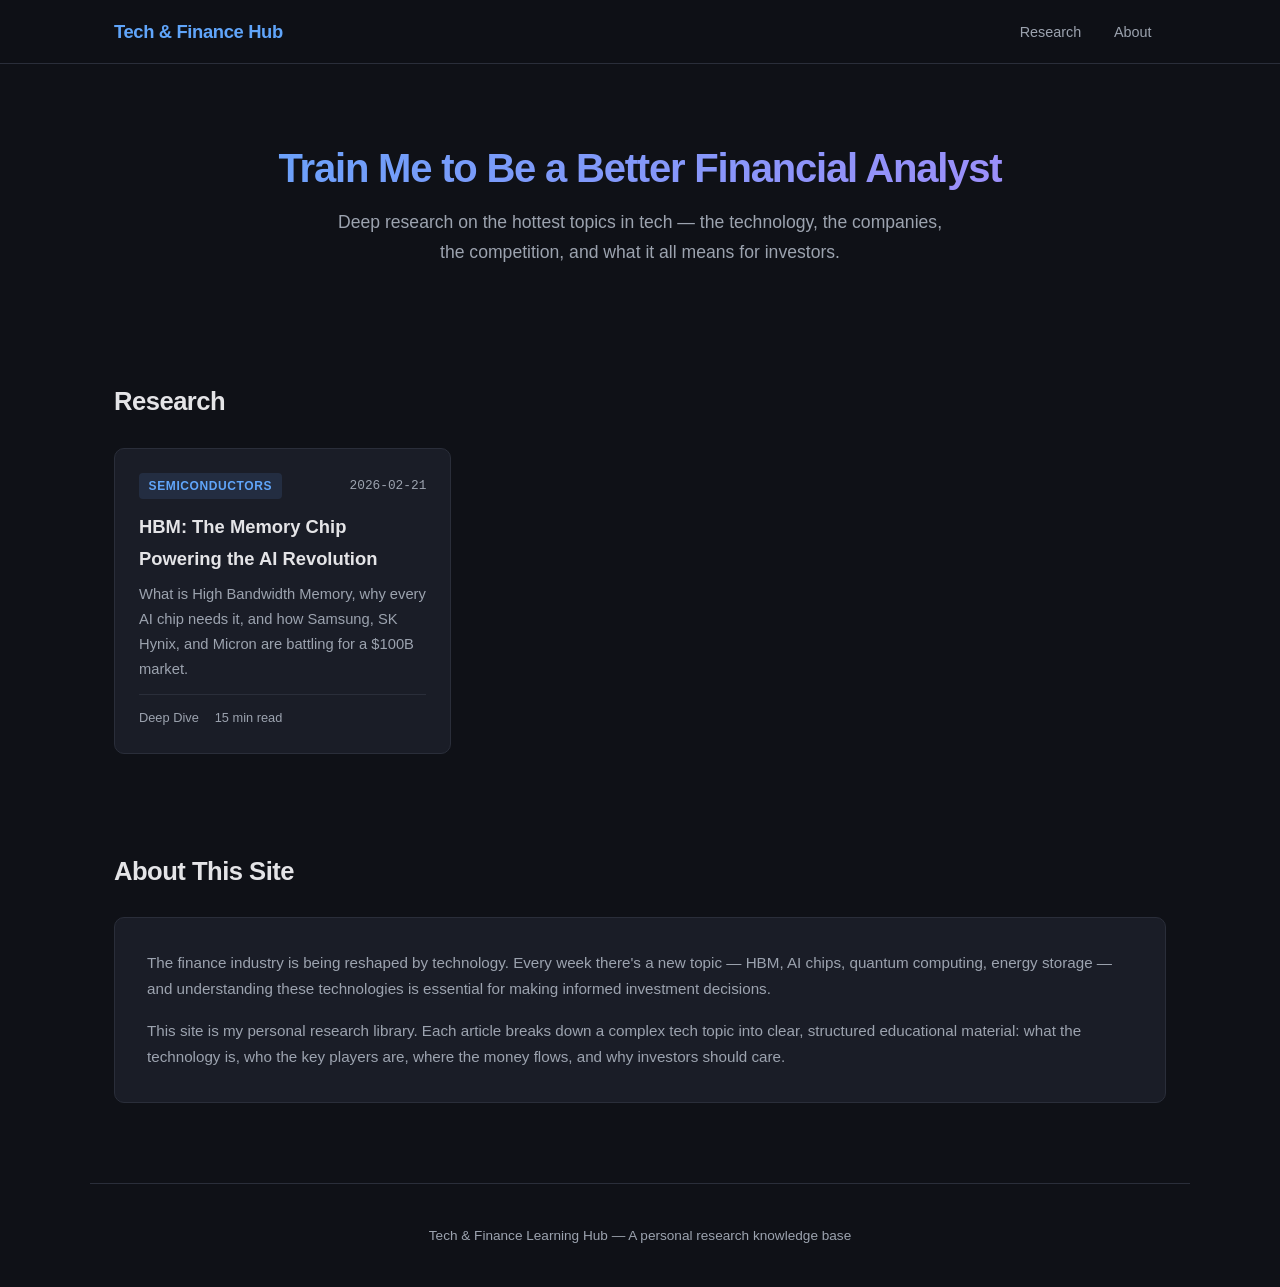
==== index.html @ 1ff2dd7b "Add HBM deep-dive article and restructure site as research knowledge base Restructured the site from" ====
<!DOCTYPE html>
<html lang="en">
<head>
  <meta charset="UTF-8">
  <meta name="viewport" content="width=device-width, initial-scale=1.0">
  <title>Tech & Finance Learning Hub</title>
  <link rel="stylesheet" href="css/style.css">
</head>
<body>
  <header>
    <nav>
      <a href="index.html" class="logo">Tech & Finance Hub</a>
      <ul class="nav-links">
        <li><a href="#research" class="active">Research</a></li>
        <li><a href="#about">About</a></li>
      </ul>
    </nav>
  </header>

  <main>
    <section id="home" class="hero">
      <h1>Train Me to Be a Better Financial Analyst</h1>
      <p>Deep research on the hottest topics in tech &mdash; the technology, the companies, the competition, and what it all means for investors.</p>
    </section>

    <section id="research" class="section">
      <h2>Research</h2>
      <div class="card-grid">
        <a href="articles/hbm.html" class="card card-link">
          <div class="card-meta">
            <span class="tag">Semiconductors</span>
            <time>2026-02-21</time>
          </div>
          <h3>HBM: The Memory Chip Powering the AI Revolution</h3>
          <p>What is High Bandwidth Memory, why every AI chip needs it, and how Samsung, SK Hynix, and Micron are battling for a $100B market.</p>
          <div class="card-stats">
            <span>Deep Dive</span>
            <span>15 min read</span>
          </div>
        </a>
      </div>
    </section>

    <section id="about" class="section">
      <h2>About This Site</h2>
      <div class="about-content">
        <p>The finance industry is being reshaped by technology. Every week there's a new topic &mdash; HBM, AI chips, quantum computing, energy storage &mdash; and understanding these technologies is essential for making informed investment decisions.</p>
        <p>This site is my personal research library. Each article breaks down a complex tech topic into clear, structured educational material: what the technology is, who the key players are, where the money flows, and why investors should care.</p>
      </div>
    </section>
  </main>

  <footer>
    <p>Tech & Finance Learning Hub &mdash; A personal research knowledge base</p>
  </footer>

  <script src="js/main.js"></script>
</body>
</html>
---- css/style.css ----
/* ── Reset & Base ── */
*, *::before, *::after {
  margin: 0;
  padding: 0;
  box-sizing: border-box;
}

:root {
  --bg: #0f1117;
  --surface: #1a1d27;
  --surface-hover: #222632;
  --border: #2a2e3a;
  --text: #e4e4e7;
  --text-muted: #9ca3af;
  --accent: #60a5fa;
  --accent-dim: rgba(96, 165, 250, 0.12);
  --green: #34d399;
  --green-dim: rgba(52, 211, 153, 0.12);
  --purple: #a78bfa;
  --purple-dim: rgba(167, 139, 250, 0.12);
  --orange: #fb923c;
  --orange-dim: rgba(251, 146, 60, 0.12);
  --red: #f87171;
  --red-dim: rgba(248, 113, 113, 0.12);
  --radius: 10px;
  --max-width: 1100px;
}

html {
  scroll-behavior: smooth;
}

body {
  font-family: -apple-system, BlinkMacSystemFont, "Segoe UI", Roboto, "Helvetica Neue", Arial, sans-serif;
  background: var(--bg);
  color: var(--text);
  line-height: 1.7;
  min-height: 100vh;
}

/* ── Navigation ── */
header {
  position: sticky;
  top: 0;
  z-index: 100;
  background: rgba(15, 17, 23, 0.85);
  backdrop-filter: blur(12px);
  border-bottom: 1px solid var(--border);
}

nav {
  max-width: var(--max-width);
  margin: 0 auto;
  padding: 1rem 1.5rem;
  display: flex;
  align-items: center;
  justify-content: space-between;
}

.logo {
  font-size: 1.15rem;
  font-weight: 700;
  color: var(--accent);
  letter-spacing: -0.02em;
  text-decoration: none;
}

.nav-links {
  list-style: none;
  display: flex;
  gap: 0.25rem;
}

.nav-links a {
  text-decoration: none;
  color: var(--text-muted);
  padding: 0.4rem 0.9rem;
  border-radius: 6px;
  font-size: 0.9rem;
  transition: color 0.2s, background 0.2s;
}

.nav-links a:hover,
.nav-links a.active {
  color: var(--text);
  background: var(--surface);
}

/* ── Hero ── */
.hero {
  max-width: var(--max-width);
  margin: 0 auto;
  padding: 5rem 1.5rem 4rem;
  text-align: center;
}

.hero h1 {
  font-size: 2.5rem;
  font-weight: 800;
  letter-spacing: -0.03em;
  line-height: 1.2;
  margin-bottom: 1rem;
  background: linear-gradient(135deg, var(--accent), var(--purple));
  -webkit-background-clip: text;
  background-clip: text;
  -webkit-text-fill-color: transparent;
}

.hero p {
  font-size: 1.1rem;
  color: var(--text-muted);
  max-width: 620px;
  margin: 0 auto;
}

/* ── Sections ── */
.section {
  max-width: var(--max-width);
  margin: 0 auto;
  padding: 3rem 1.5rem;
}

.section h2 {
  font-size: 1.6rem;
  font-weight: 700;
  margin-bottom: 1.5rem;
  letter-spacing: -0.02em;
}

/* ── Card Grid ── */
.card-grid {
  display: grid;
  grid-template-columns: repeat(auto-fill, minmax(310px, 1fr));
  gap: 1.25rem;
}

.card {
  background: var(--surface);
  border: 1px solid var(--border);
  border-radius: var(--radius);
  padding: 1.5rem;
  transition: border-color 0.2s, transform 0.2s;
}

.card:hover {
  border-color: var(--accent);
  transform: translateY(-2px);
}

.card-link {
  text-decoration: none;
  color: inherit;
  display: block;
}

.card-meta {
  display: flex;
  align-items: center;
  justify-content: space-between;
  margin-bottom: 0.75rem;
}

.card-meta time {
  font-size: 0.8rem;
  color: var(--text-muted);
  font-family: "SF Mono", "Fira Code", monospace;
}

.card .tag {
  display: inline-block;
  font-size: 0.75rem;
  font-weight: 600;
  text-transform: uppercase;
  letter-spacing: 0.05em;
  padding: 0.2rem 0.6rem;
  border-radius: 4px;
  background: var(--accent-dim);
  color: var(--accent);
}

.card h3 {
  font-size: 1.15rem;
  font-weight: 600;
  margin-bottom: 0.5rem;
}

.card p {
  color: var(--text-muted);
  font-size: 0.92rem;
  margin-bottom: 0.75rem;
}

.card-stats {
  display: flex;
  gap: 1rem;
  font-size: 0.8rem;
  color: var(--text-muted);
  padding-top: 0.75rem;
  border-top: 1px solid var(--border);
}

/* ── About ── */
.about-content {
  background: var(--surface);
  border: 1px solid var(--border);
  border-radius: var(--radius);
  padding: 2rem;
}

.about-content p {
  color: var(--text-muted);
  font-size: 0.95rem;
  margin-bottom: 1rem;
}

.about-content p:last-child {
  margin-bottom: 0;
}

/* ── Article Page ── */
.article-header {
  max-width: var(--max-width);
  margin: 0 auto;
  padding: 3rem 1.5rem 2rem;
}

.article-header .back-link {
  display: inline-flex;
  align-items: center;
  gap: 0.4rem;
  color: var(--text-muted);
  text-decoration: none;
  font-size: 0.9rem;
  margin-bottom: 1.5rem;
  transition: color 0.2s;
}

.article-header .back-link:hover {
  color: var(--accent);
}

.article-header .tag {
  display: inline-block;
  font-size: 0.75rem;
  font-weight: 600;
  text-transform: uppercase;
  letter-spacing: 0.05em;
  padding: 0.2rem 0.6rem;
  border-radius: 4px;
  background: var(--accent-dim);
  color: var(--accent);
  margin-bottom: 1rem;
}

.article-header h1 {
  font-size: 2.2rem;
  font-weight: 800;
  letter-spacing: -0.03em;
  line-height: 1.2;
  margin-bottom: 1rem;
}

.article-header .subtitle {
  font-size: 1.15rem;
  color: var(--text-muted);
  margin-bottom: 1rem;
  max-width: 700px;
}

.article-meta {
  display: flex;
  gap: 1.5rem;
  font-size: 0.85rem;
  color: var(--text-muted);
  padding-top: 1rem;
  border-top: 1px solid var(--border);
}

.article-meta time {
  font-family: "SF Mono", "Fira Code", monospace;
}

/* ── Article Body ── */
.article-body {
  max-width: var(--max-width);
  margin: 0 auto;
  padding: 0 1.5rem 4rem;
}

.article-body h2 {
  font-size: 1.5rem;
  font-weight: 700;
  margin: 2.5rem 0 1rem;
  letter-spacing: -0.02em;
  padding-bottom: 0.5rem;
  border-bottom: 1px solid var(--border);
}

.article-body h3 {
  font-size: 1.2rem;
  font-weight: 600;
  margin: 2rem 0 0.75rem;
  color: var(--accent);
}

.article-body p {
  color: var(--text-muted);
  font-size: 0.95rem;
  margin-bottom: 1rem;
  line-height: 1.8;
}

.article-body strong {
  color: var(--text);
}

.article-body ul, .article-body ol {
  color: var(--text-muted);
  font-size: 0.95rem;
  margin-bottom: 1rem;
  padding-left: 1.5rem;
}

.article-body li {
  margin-bottom: 0.5rem;
  line-height: 1.7;
}

/* ── Info Box ── */
.info-box {
  background: var(--surface);
  border: 1px solid var(--border);
  border-radius: var(--radius);
  padding: 1.5rem;
  margin: 1.5rem 0;
}

.info-box.highlight {
  border-left: 3px solid var(--accent);
}

.info-box.warning {
  border-left: 3px solid var(--orange);
}

.info-box.investor {
  border-left: 3px solid var(--green);
}

.info-box h4 {
  font-size: 0.95rem;
  font-weight: 600;
  margin-bottom: 0.5rem;
  color: var(--text);
}

.info-box p {
  font-size: 0.9rem;
  margin-bottom: 0.5rem;
}

.info-box p:last-child {
  margin-bottom: 0;
}

/* ── Spec Table ── */
.spec-table-wrapper {
  overflow-x: auto;
  margin: 1.5rem 0;
  border-radius: var(--radius);
  border: 1px solid var(--border);
}

.spec-table {
  width: 100%;
  border-collapse: collapse;
  font-size: 0.88rem;
}

.spec-table th {
  background: var(--surface);
  color: var(--text);
  font-weight: 600;
  text-align: left;
  padding: 0.75rem 1rem;
  border-bottom: 1px solid var(--border);
  white-space: nowrap;
}

.spec-table td {
  padding: 0.65rem 1rem;
  border-bottom: 1px solid var(--border);
  color: var(--text-muted);
  white-space: nowrap;
}

.spec-table tr:last-child td {
  border-bottom: none;
}

.spec-table tr:hover td {
  background: var(--surface);
}

.spec-table .highlight-row td {
  background: var(--accent-dim);
  color: var(--text);
}

/* ── Competition Chart (CSS-only bar chart) ── */
.bar-chart {
  margin: 1.5rem 0;
}

.bar-item {
  margin-bottom: 0.75rem;
}

.bar-label {
  display: flex;
  justify-content: space-between;
  font-size: 0.88rem;
  margin-bottom: 0.3rem;
}

.bar-label span:first-child {
  color: var(--text);
  font-weight: 500;
}

.bar-label span:last-child {
  color: var(--text-muted);
}

.bar-track {
  background: var(--surface);
  border-radius: 4px;
  height: 8px;
  overflow: hidden;
}

.bar-fill {
  height: 100%;
  border-radius: 4px;
  transition: width 0.6s ease;
}

.bar-fill.blue { background: var(--accent); }
.bar-fill.green { background: var(--green); }
.bar-fill.purple { background: var(--purple); }
.bar-fill.orange { background: var(--orange); }

/* ── Timeline ── */
.timeline {
  margin: 1.5rem 0;
  padding-left: 1.5rem;
  border-left: 2px solid var(--border);
}

.timeline-item {
  position: relative;
  padding-bottom: 1.5rem;
}

.timeline-item:last-child {
  padding-bottom: 0;
}

.timeline-item::before {
  content: "";
  position: absolute;
  left: -1.75rem;
  top: 0.35rem;
  width: 10px;
  height: 10px;
  border-radius: 50%;
  background: var(--accent);
  border: 2px solid var(--bg);
}

.timeline-item .year {
  font-size: 0.8rem;
  font-weight: 600;
  color: var(--accent);
  font-family: "SF Mono", "Fira Code", monospace;
}

.timeline-item h4 {
  font-size: 0.95rem;
  font-weight: 600;
  margin: 0.2rem 0;
}

.timeline-item p {
  font-size: 0.88rem;
  margin-bottom: 0;
}

/* ── Footer ── */
footer {
  max-width: var(--max-width);
  margin: 0 auto;
  padding: 2.5rem 1.5rem;
  text-align: center;
  color: var(--text-muted);
  font-size: 0.85rem;
  border-top: 1px solid var(--border);
  margin-top: 2rem;
}

/* ── Responsive ── */
@media (max-width: 640px) {
  .hero h1 {
    font-size: 1.75rem;
  }

  .hero p {
    font-size: 1rem;
  }

  nav {
    flex-direction: column;
    gap: 0.75rem;
  }

  .nav-links {
    gap: 0;
  }

  .card-grid {
    grid-template-columns: 1fr;
  }

  .article-header h1 {
    font-size: 1.6rem;
  }

  .article-meta {
    flex-direction: column;
    gap: 0.5rem;
  }

  .spec-table {
    font-size: 0.8rem;
  }

  .spec-table th, .spec-table td {
    padding: 0.5rem 0.6rem;
  }
}
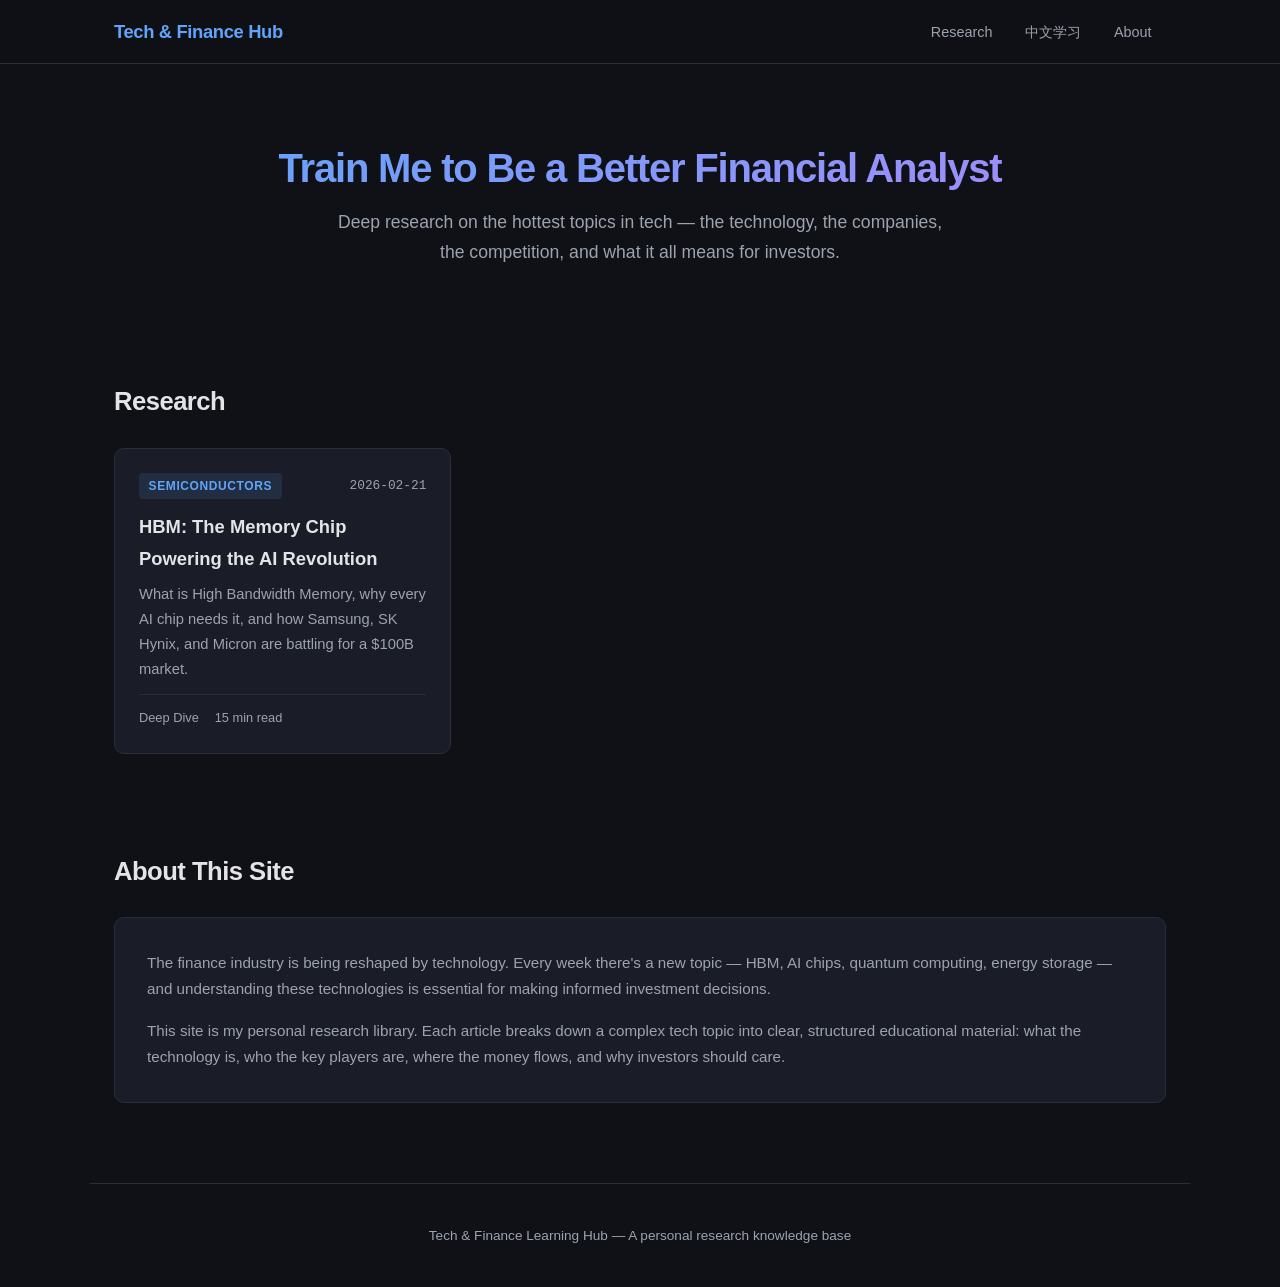
==== commit d1330c53: "Add Chinese learning app for Korean speakers Includes flashcard system with spaced repetition, tone " ====
--- a/index.html
+++ b/index.html
@@ -12,6 +12,7 @@
       <a href="index.html" class="logo">Tech & Finance Hub</a>
       <ul class="nav-links">
         <li><a href="#research" class="active">Research</a></li>
+        <li><a href="chinese.html">中文学习</a></li>
         <li><a href="#about">About</a></li>
       </ul>
     </nav>
--- a/css/style.css
+++ b/css/style.css
@@ -496,6 +496,61 @@
   margin-bottom: 0;
 }
 
+/* ── Diagram Containers ── */
+.diagram-container {
+  background: var(--surface);
+  border: 1px solid var(--border);
+  border-radius: var(--radius);
+  padding: 1.5rem;
+  margin: 2rem 0;
+  overflow-x: auto;
+}
+
+.diagram-container svg {
+  display: block;
+  margin: 0 auto;
+  max-width: 100%;
+  height: auto;
+}
+
+.diagram-title {
+  font-size: 0.9rem;
+  font-weight: 600;
+  color: var(--accent);
+  text-align: center;
+  margin-bottom: 1rem;
+  text-transform: uppercase;
+  letter-spacing: 0.06em;
+}
+
+.diagram-caption {
+  text-align: center;
+  font-size: 0.82rem;
+  color: var(--text-muted);
+  margin-top: 0.75rem;
+  font-style: italic;
+}
+
+.diagram-grid {
+  display: grid;
+  grid-template-columns: 1fr 1fr;
+  gap: 1.5rem;
+  margin: 2rem 0;
+}
+
+.diagram-grid .diagram-container {
+  margin: 0;
+}
+
+@media (max-width: 768px) {
+  .diagram-grid {
+    grid-template-columns: 1fr;
+  }
+  .diagram-container {
+    padding: 1rem;
+  }
+}
+
 /* ── Footer ── */
 footer {
   max-width: var(--max-width);
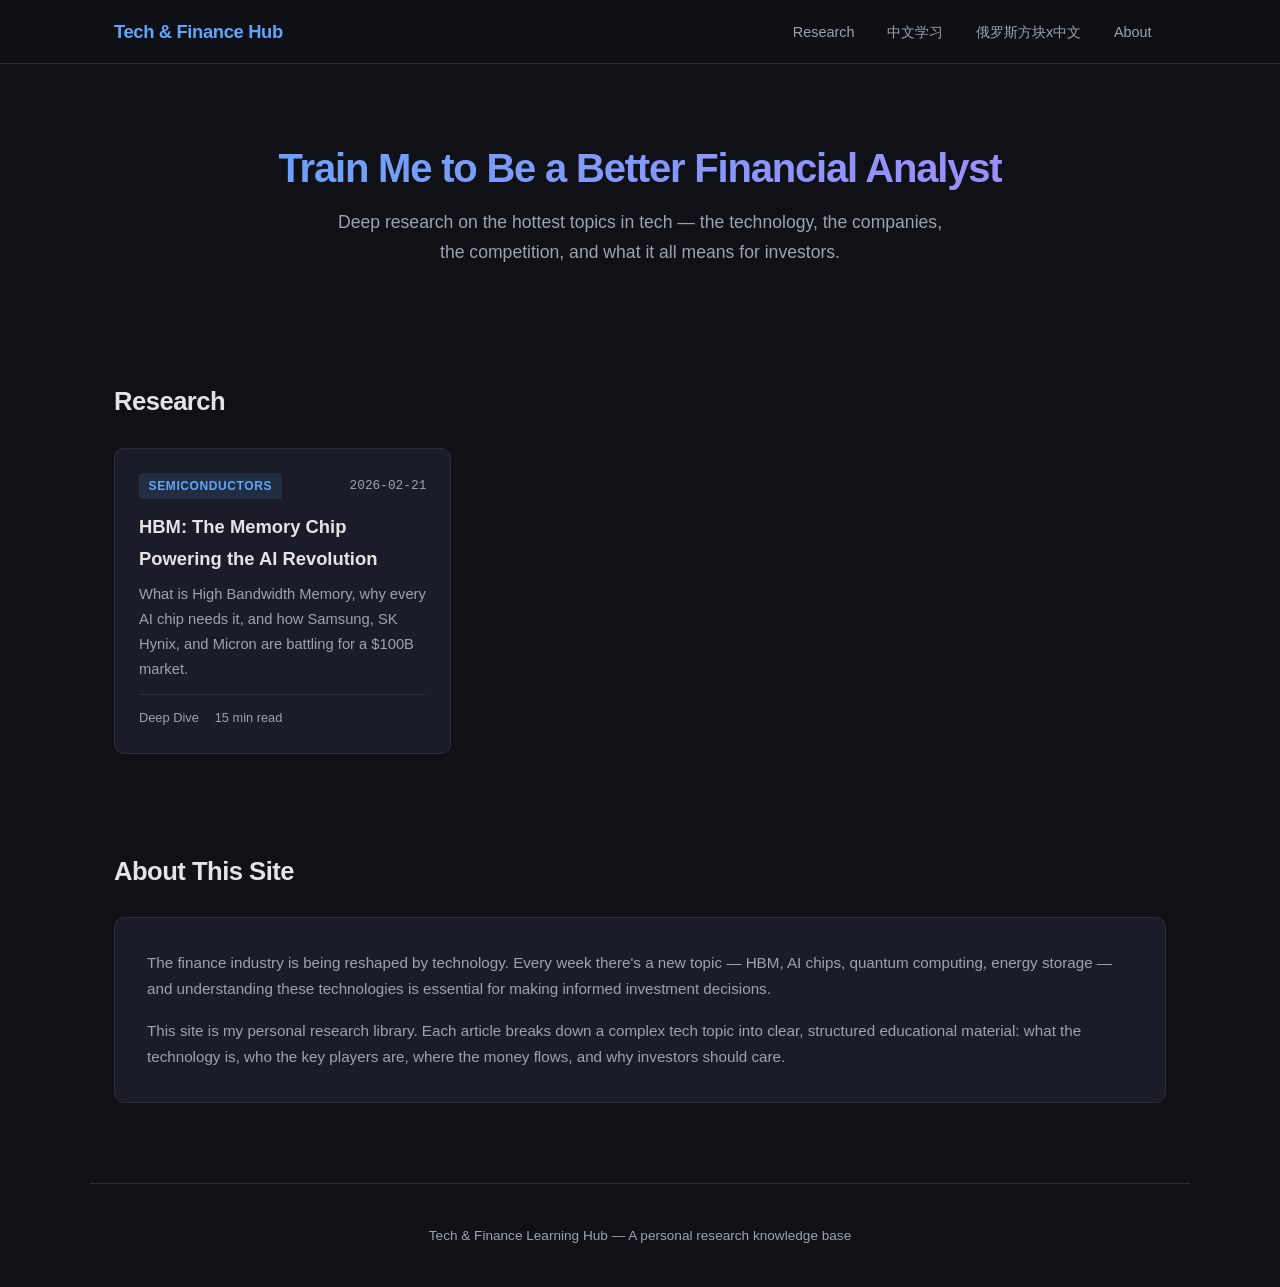
==== commit b4ddbb6b: "Add Tetris x Chinese learning game - learn Chinese while playing Tetris - Tetris blocks display Chin" ====
--- a/index.html
+++ b/index.html
@@ -13,6 +13,7 @@
       <ul class="nav-links">
         <li><a href="#research" class="active">Research</a></li>
         <li><a href="chinese.html">中文学习</a></li>
+        <li><a href="tetris-chinese.html">俄罗斯方块x中文</a></li>
         <li><a href="#about">About</a></li>
       </ul>
     </nav>
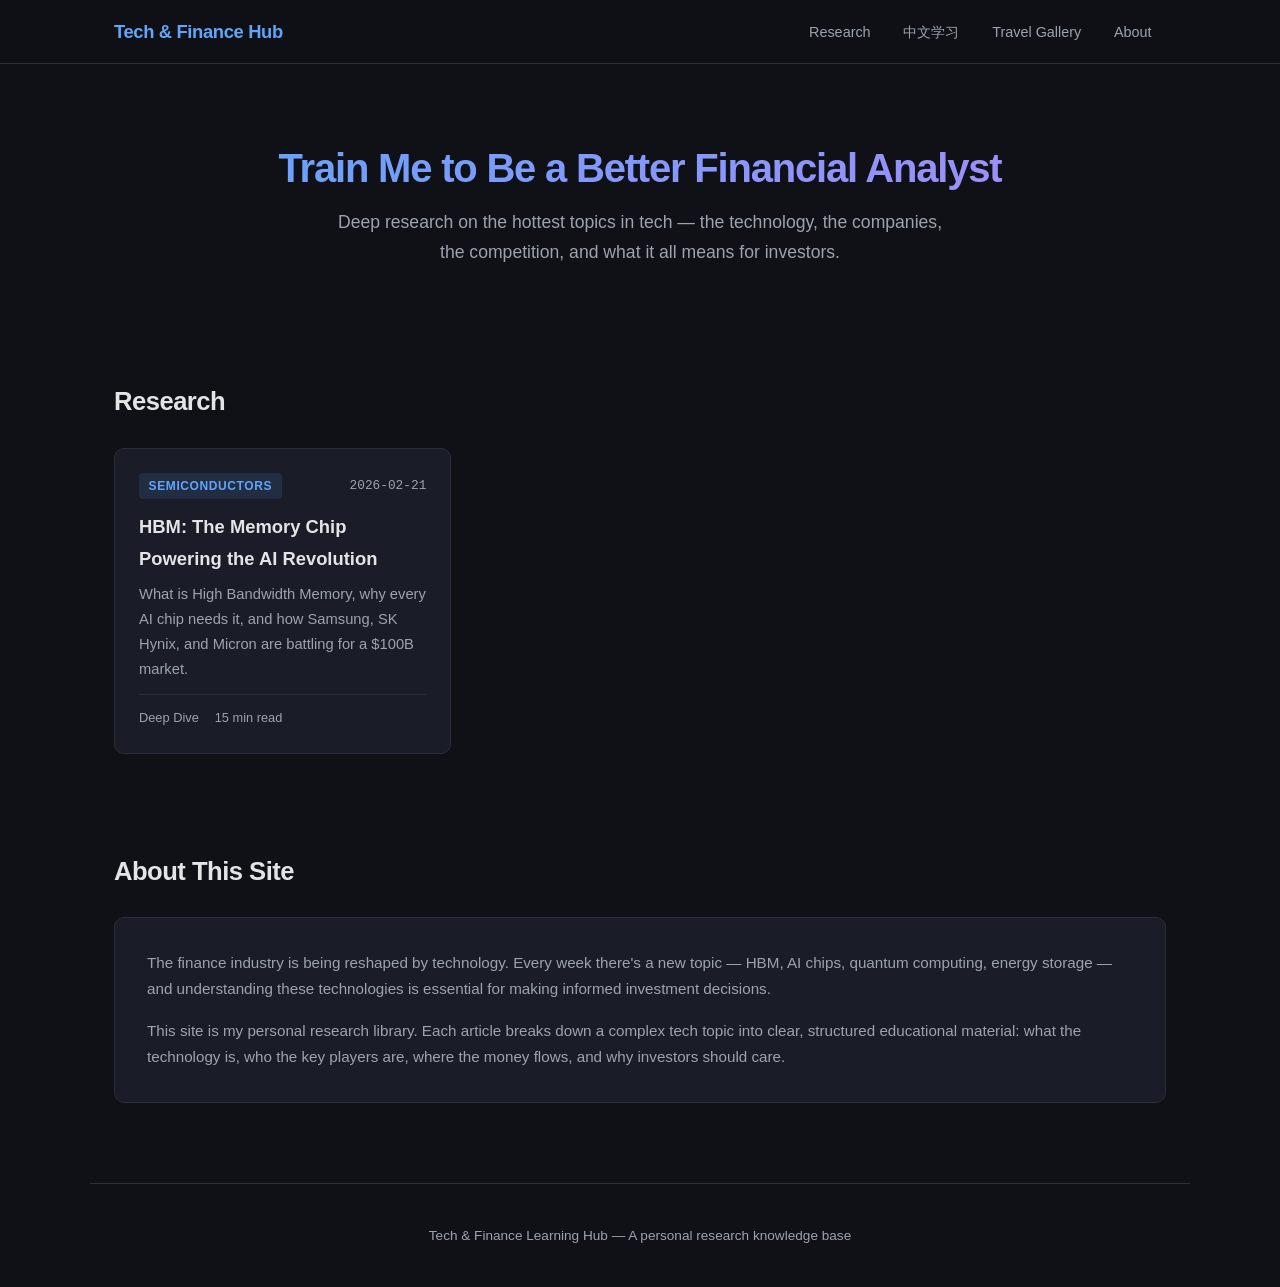
==== commit eef8ff08: "Add travel photo gallery website with lightbox and animations - Beautiful hero section with gradient" ====
--- a/index.html
+++ b/index.html
@@ -13,7 +13,7 @@
       <ul class="nav-links">
         <li><a href="#research" class="active">Research</a></li>
         <li><a href="chinese.html">中文学习</a></li>
-        <li><a href="tetris-chinese.html">俄罗斯方块x中文</a></li>
+        <li><a href="travel-gallery.html">Travel Gallery</a></li>
         <li><a href="#about">About</a></li>
       </ul>
     </nav>
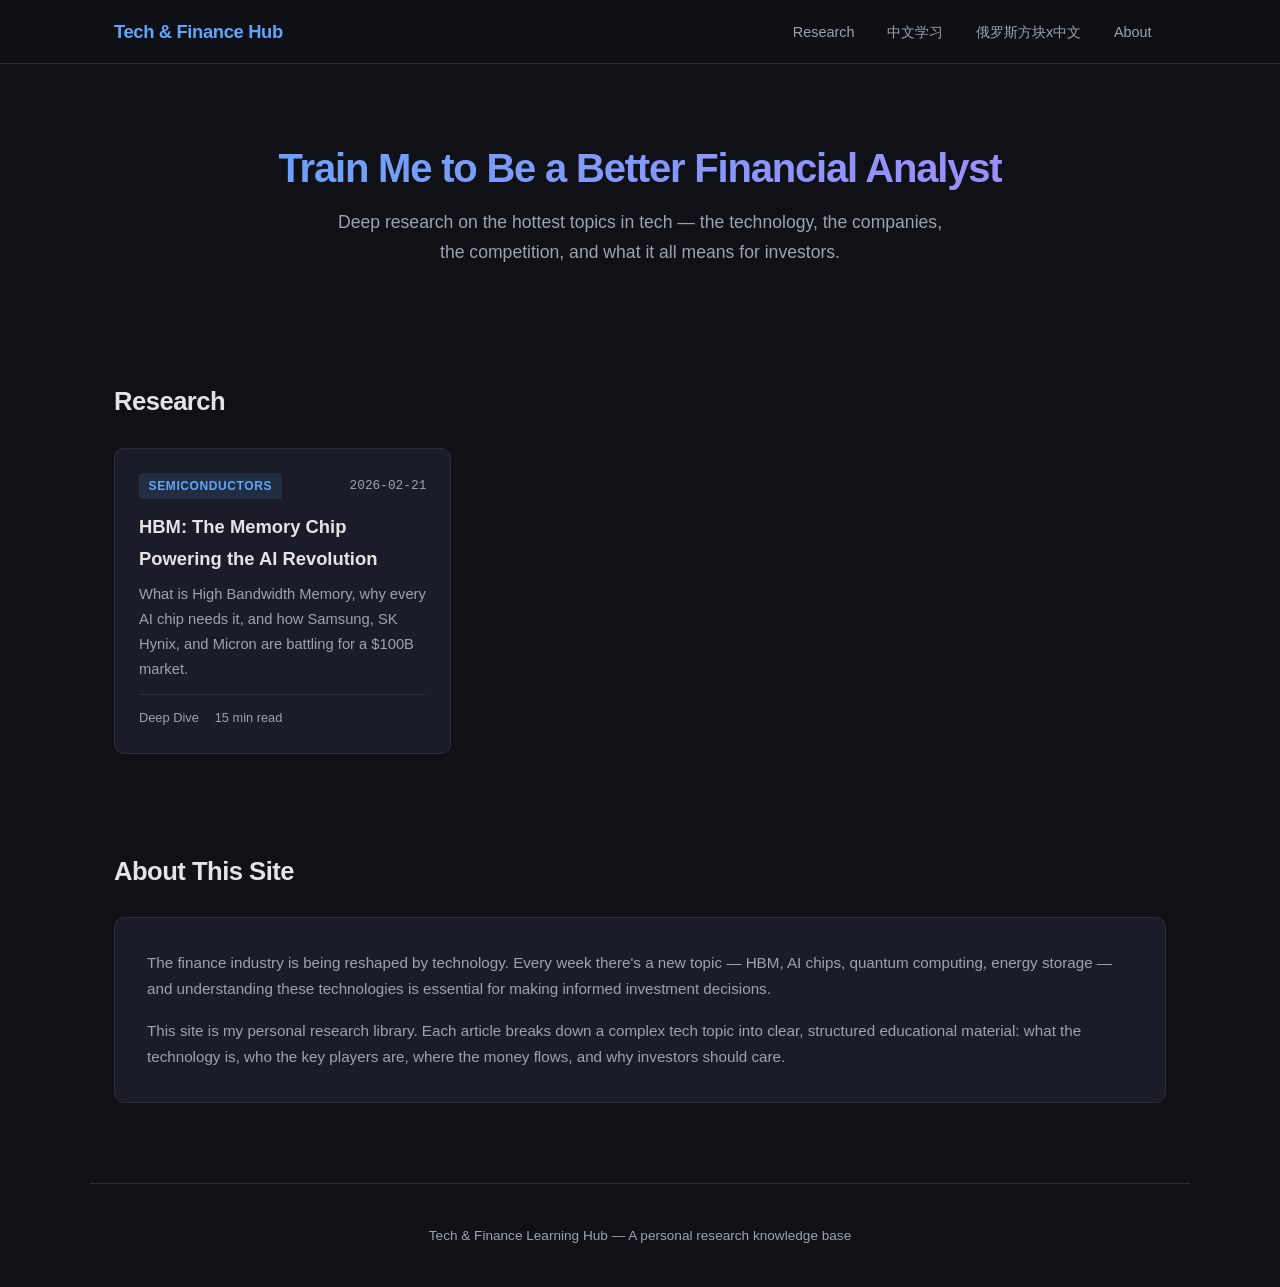
==== commit 438ba5b0: "Deploying to gh-pages from @ Hangyul-Son/train-me-to-be-a-better-financial-analyst@4bb9f976213579935" ====
--- a/index.html
+++ b/index.html
@@ -13,7 +13,7 @@
       <ul class="nav-links">
         <li><a href="#research" class="active">Research</a></li>
         <li><a href="chinese.html">中文学习</a></li>
-        <li><a href="travel-gallery.html">Travel Gallery</a></li>
+        <li><a href="tetris-chinese.html">俄罗斯方块x中文</a></li>
         <li><a href="#about">About</a></li>
       </ul>
     </nav>
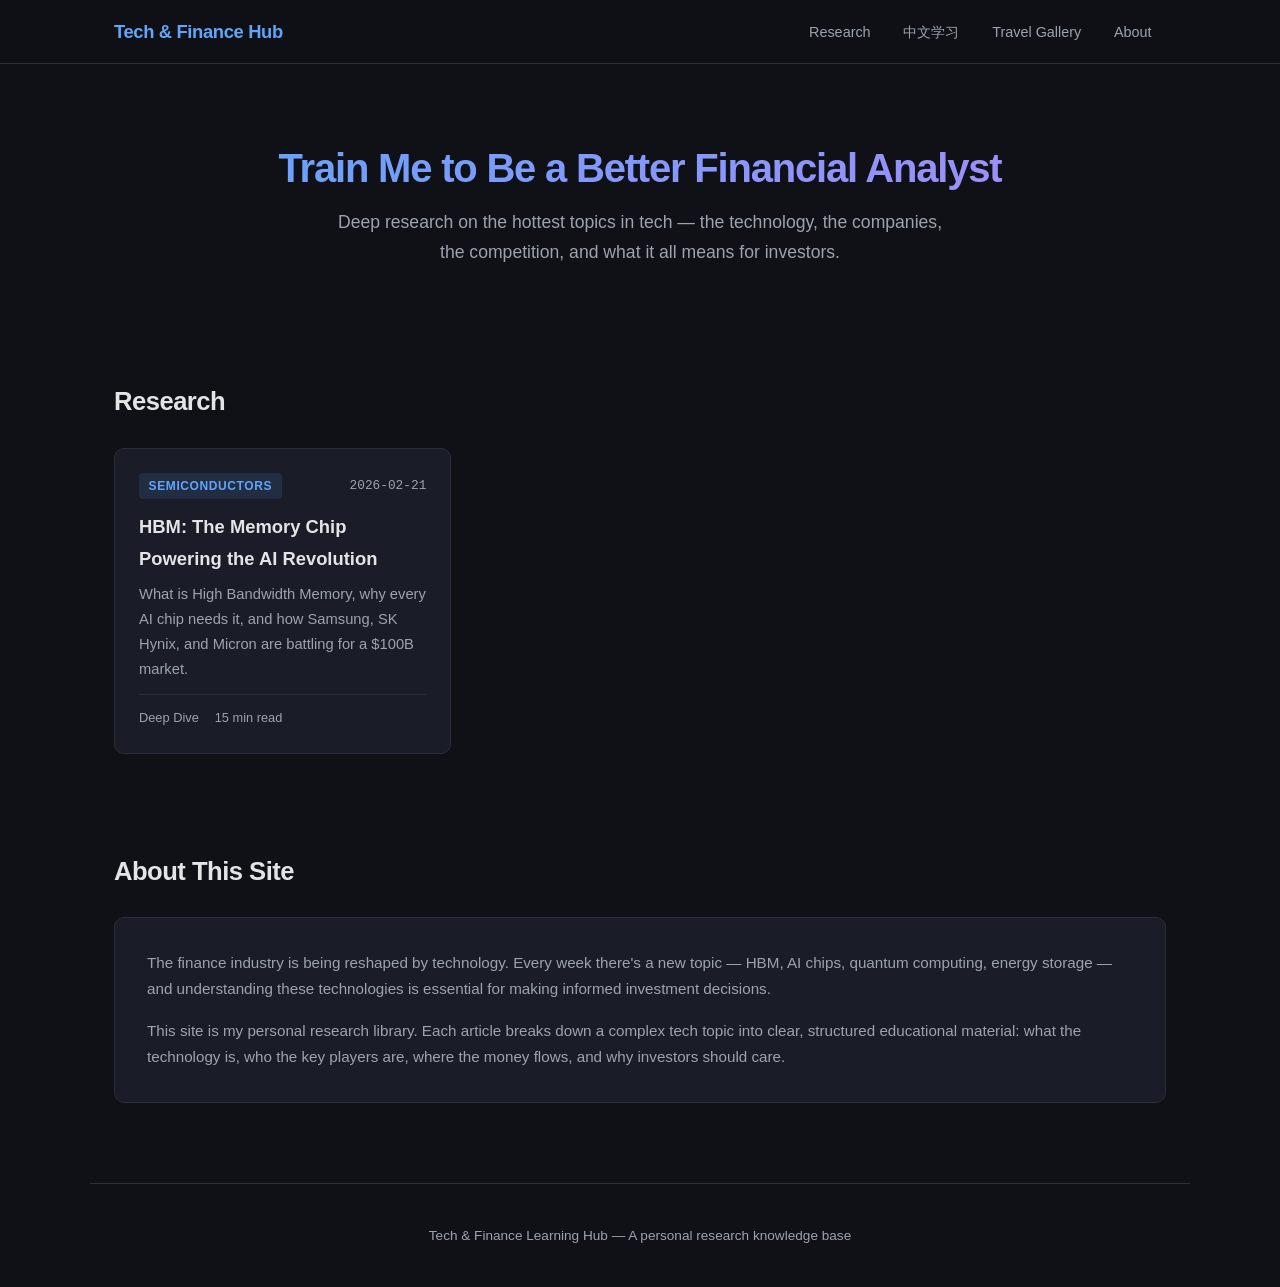
==== commit 59a974b7: "Add travel photo gallery for Yeongwol family trip - Beautiful gallery page with hero section, masonr" ====
--- a/index.html
+++ b/index.html
@@ -13,7 +13,7 @@
       <ul class="nav-links">
         <li><a href="#research" class="active">Research</a></li>
         <li><a href="chinese.html">中文学习</a></li>
-        <li><a href="tetris-chinese.html">俄罗斯方块x中文</a></li>
+        <li><a href="travel-gallery.html">Travel Gallery</a></li>
         <li><a href="#about">About</a></li>
       </ul>
     </nav>
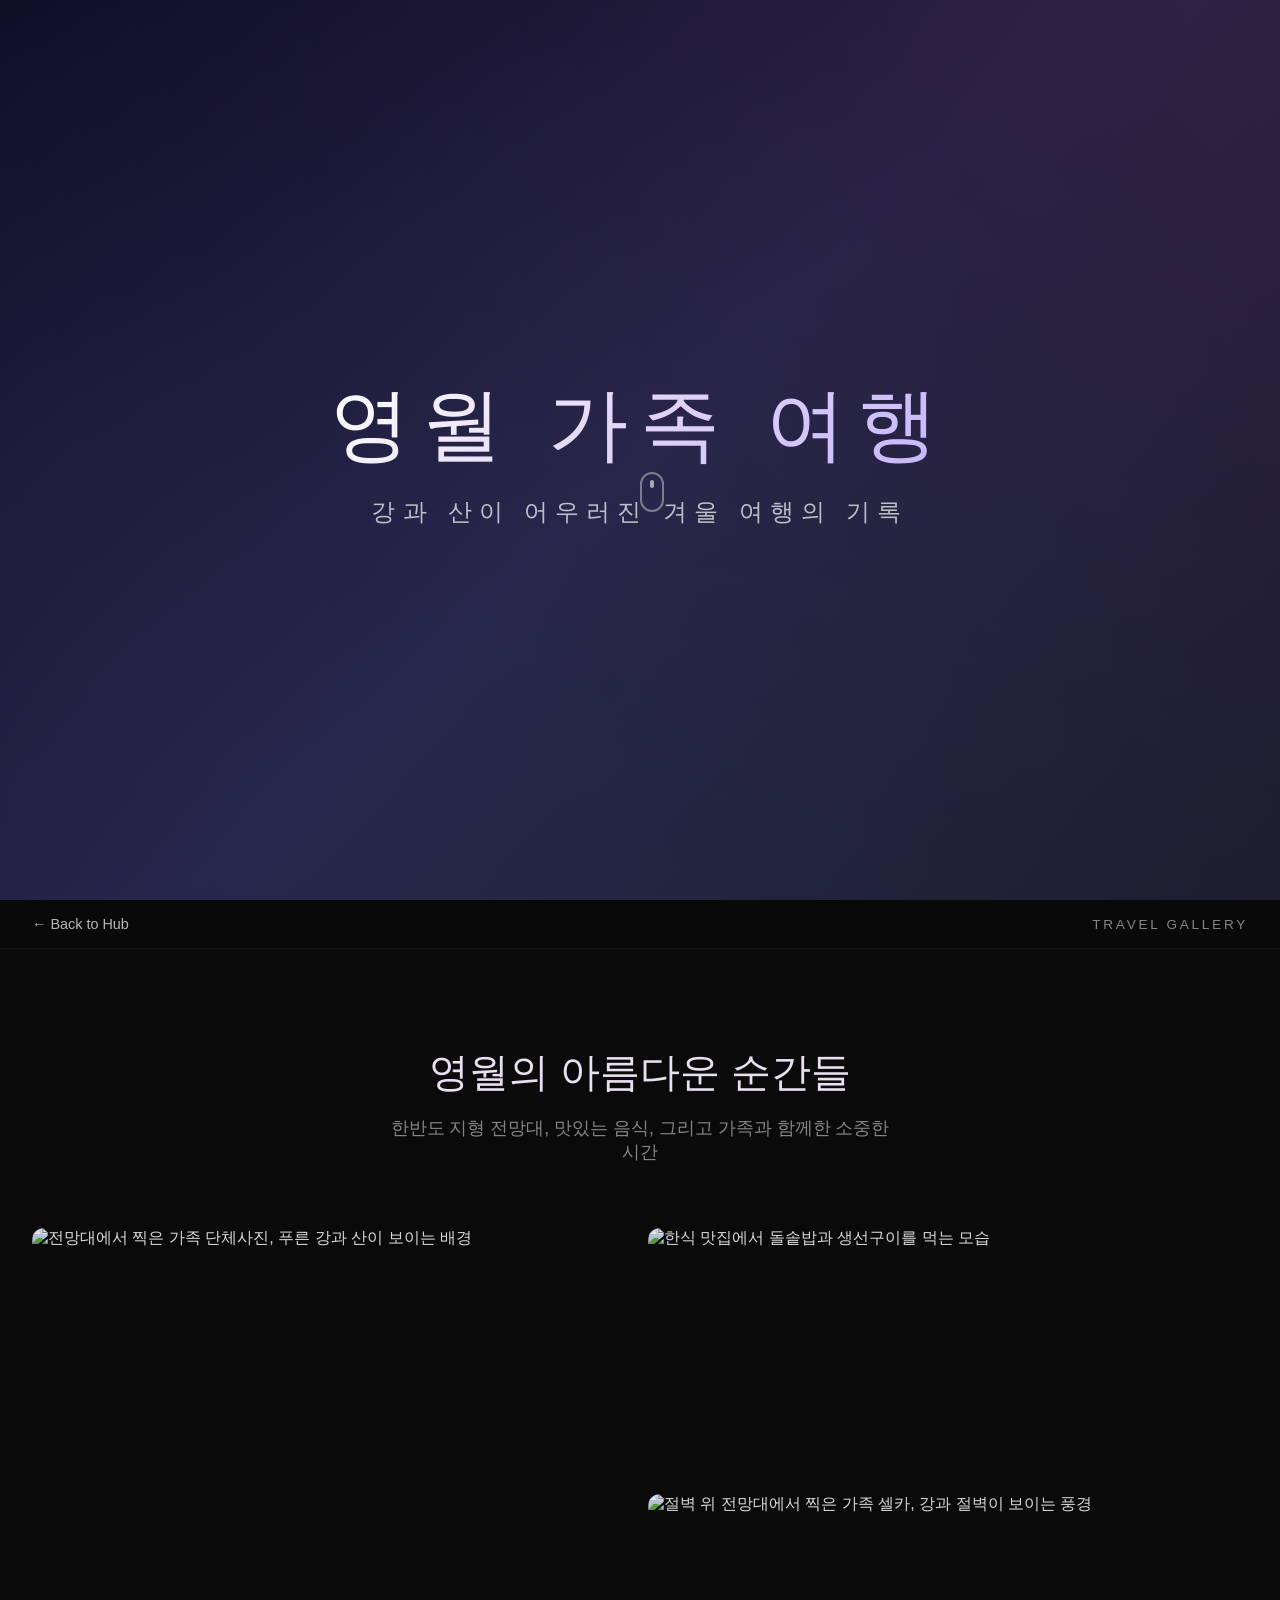
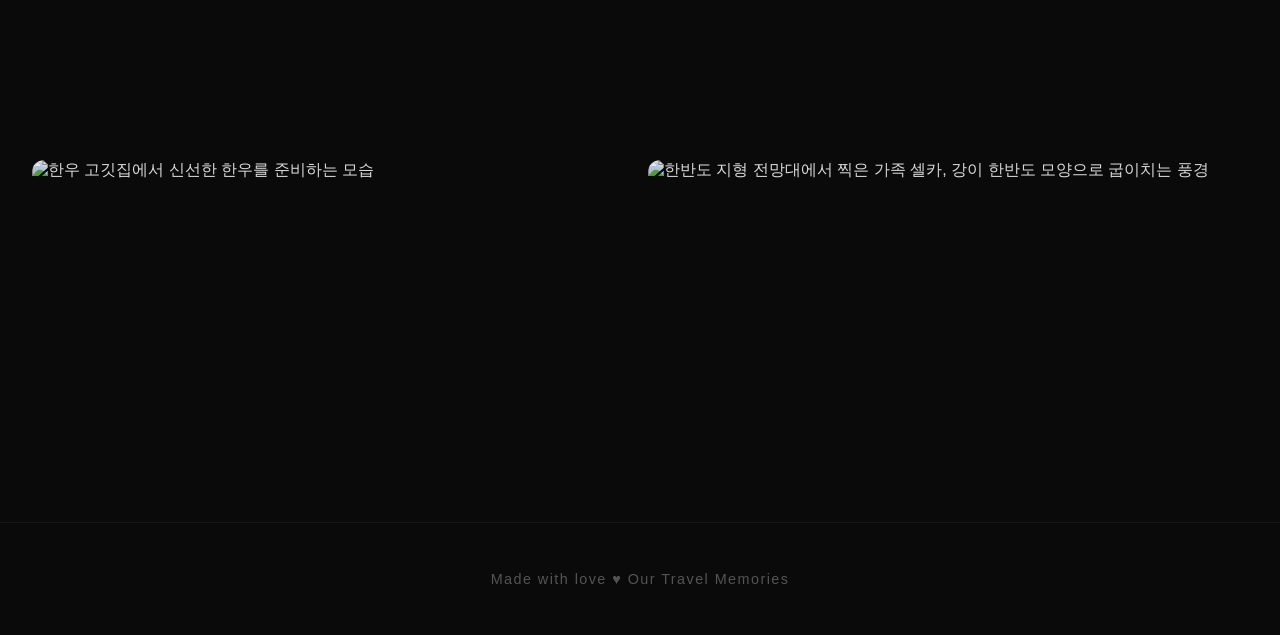
==== commit 6962b48f: "Deploy Yeongwol travel photo gallery to gh-pages https://claude.ai/code/session_01W3VQKr2buziJqf1zLS" ====
--- a/index.html
+++ b/index.html
@@ -1,61 +1,108 @@
 <!DOCTYPE html>
-<html lang="en">
+<html lang="ko">
 <head>
   <meta charset="UTF-8">
   <meta name="viewport" content="width=device-width, initial-scale=1.0">
-  <title>Tech & Finance Learning Hub</title>
-  <link rel="stylesheet" href="css/style.css">
+  <title>Our Travel Memories</title>
+  <link rel="stylesheet" href="css/gallery.css">
 </head>
 <body>
-  <header>
-    <nav>
-      <a href="index.html" class="logo">Tech & Finance Hub</a>
-      <ul class="nav-links">
-        <li><a href="#research" class="active">Research</a></li>
-        <li><a href="chinese.html">中文学习</a></li>
-        <li><a href="travel-gallery.html">Travel Gallery</a></li>
-        <li><a href="#about">About</a></li>
-      </ul>
-    </nav>
+
+  <!-- Hero Section -->
+  <header class="hero">
+    <div class="hero-overlay"></div>
+    <div class="hero-content">
+      <h1>영월 가족 여행</h1>
+      <p class="hero-subtitle">강과 산이 어우러진 겨울 여행의 기록</p>
+      <div class="scroll-indicator">
+        <span></span>
+      </div>
+    </div>
   </header>
 
-  <main>
-    <section id="home" class="hero">
-      <h1>Train Me to Be a Better Financial Analyst</h1>
-      <p>Deep research on the hottest topics in tech &mdash; the technology, the companies, the competition, and what it all means for investors.</p>
+  <!-- Navigation -->
+  <nav class="gallery-nav">
+    <a href="index.html" class="back-link">&larr; Back to Hub</a>
+    <span class="nav-title">Travel Gallery</span>
+  </nav>
+
+  <!-- Gallery Section -->
+  <main class="gallery-container">
+    <section class="gallery-intro">
+      <h2>영월의 아름다운 순간들</h2>
+      <p>한반도 지형 전망대, 맛있는 음식, 그리고 가족과 함께한 소중한 시간</p>
     </section>
 
-    <section id="research" class="section">
-      <h2>Research</h2>
-      <div class="card-grid">
-        <a href="articles/hbm.html" class="card card-link">
-          <div class="card-meta">
-            <span class="tag">Semiconductors</span>
-            <time>2026-02-21</time>
+    <div class="gallery-grid">
+      <!-- Photo 1: 전망대 가족사진 -->
+      <div class="gallery-item size-large" data-aos="fade-up">
+        <div class="photo-wrapper">
+          <img src="photos/photo1.jpg" alt="전망대에서 찍은 가족 단체사진, 푸른 강과 산이 보이는 배경" loading="lazy">
+          <div class="photo-overlay">
+            <span class="photo-caption">전망대에서 함께</span>
           </div>
-          <h3>HBM: The Memory Chip Powering the AI Revolution</h3>
-          <p>What is High Bandwidth Memory, why every AI chip needs it, and how Samsung, SK Hynix, and Micron are battling for a $100B market.</p>
-          <div class="card-stats">
-            <span>Deep Dive</span>
-            <span>15 min read</span>
+        </div>
+      </div>
+
+      <!-- Photo 2: 맛집에서 식사 -->
+      <div class="gallery-item size-medium" data-aos="fade-up">
+        <div class="photo-wrapper">
+          <img src="photos/photo2.jpg" alt="한식 맛집에서 돌솥밥과 생선구이를 먹는 모습" loading="lazy">
+          <div class="photo-overlay">
+            <span class="photo-caption">여행의 맛 - 돌솥밥 & 생선구이</span>
           </div>
-        </a>
+        </div>
       </div>
-    </section>
 
-    <section id="about" class="section">
-      <h2>About This Site</h2>
-      <div class="about-content">
-        <p>The finance industry is being reshaped by technology. Every week there's a new topic &mdash; HBM, AI chips, quantum computing, energy storage &mdash; and understanding these technologies is essential for making informed investment decisions.</p>
-        <p>This site is my personal research library. Each article breaks down a complex tech topic into clear, structured educational material: what the technology is, who the key players are, where the money flows, and why investors should care.</p>
+      <!-- Photo 3: 절벽 전망대 셀카 -->
+      <div class="gallery-item size-medium" data-aos="fade-up">
+        <div class="photo-wrapper">
+          <img src="photos/photo3.jpg" alt="절벽 위 전망대에서 찍은 가족 셀카, 강과 절벽이 보이는 풍경" loading="lazy">
+          <div class="photo-overlay">
+            <span class="photo-caption">절벽 위에서 찍은 셀카</span>
+          </div>
+        </div>
       </div>
-    </section>
+
+      <!-- Photo 4: 한우 고깃집 -->
+      <div class="gallery-item size-medium" data-aos="fade-up">
+        <div class="photo-wrapper">
+          <img src="photos/photo4.jpg" alt="한우 고깃집에서 신선한 한우를 준비하는 모습" loading="lazy">
+          <div class="photo-overlay">
+            <span class="photo-caption">한우의 향연</span>
+          </div>
+        </div>
+      </div>
+
+      <!-- Photo 5: 한반도 지형 전망대 -->
+      <div class="gallery-item size-large" data-aos="fade-up">
+        <div class="photo-wrapper">
+          <img src="photos/photo5.jpg" alt="한반도 지형 전망대에서 찍은 가족 셀카, 강이 한반도 모양으로 굽이치는 풍경" loading="lazy">
+          <div class="photo-overlay">
+            <span class="photo-caption">한반도 지형 전망대에서</span>
+          </div>
+        </div>
+      </div>
+    </div>
   </main>
 
-  <footer>
-    <p>Tech & Finance Learning Hub &mdash; A personal research knowledge base</p>
+  <!-- Lightbox -->
+  <div class="lightbox" id="lightbox">
+    <button class="lightbox-close" id="lightbox-close">&times;</button>
+    <button class="lightbox-nav lightbox-prev" id="lightbox-prev">&#10094;</button>
+    <button class="lightbox-nav lightbox-next" id="lightbox-next">&#10095;</button>
+    <div class="lightbox-content">
+      <img id="lightbox-img" src="" alt="">
+      <p class="lightbox-caption" id="lightbox-caption"></p>
+      <div class="lightbox-counter" id="lightbox-counter"></div>
+    </div>
+  </div>
+
+  <!-- Footer -->
+  <footer class="gallery-footer">
+    <p>Made with love &hearts; Our Travel Memories</p>
   </footer>
 
-  <script src="js/main.js"></script>
+  <script src="js/gallery.js"></script>
 </body>
 </html>
--- a/css/gallery.css
+++ b/css/gallery.css
@@ -0,0 +1,472 @@
+/* ===== Reset & Base ===== */
+*, *::before, *::after {
+  margin: 0;
+  padding: 0;
+  box-sizing: border-box;
+}
+
+html {
+  scroll-behavior: smooth;
+}
+
+body {
+  font-family: 'Segoe UI', -apple-system, BlinkMacSystemFont, sans-serif;
+  background: #0a0a0a;
+  color: #f0f0f0;
+  overflow-x: hidden;
+}
+
+/* ===== Hero Section ===== */
+.hero {
+  position: relative;
+  height: 100vh;
+  display: flex;
+  align-items: center;
+  justify-content: center;
+  background: linear-gradient(135deg, #0f0c29, #302b63, #24243e);
+  overflow: hidden;
+}
+
+.hero::before {
+  content: '';
+  position: absolute;
+  top: -50%;
+  left: -50%;
+  width: 200%;
+  height: 200%;
+  background: radial-gradient(circle at 20% 50%, rgba(120, 119, 198, 0.15) 0%, transparent 50%),
+              radial-gradient(circle at 80% 20%, rgba(255, 119, 115, 0.1) 0%, transparent 50%),
+              radial-gradient(circle at 50% 80%, rgba(76, 175, 147, 0.1) 0%, transparent 50%);
+  animation: heroFloat 20s ease-in-out infinite;
+}
+
+@keyframes heroFloat {
+  0%, 100% { transform: translate(0, 0) rotate(0deg); }
+  33% { transform: translate(30px, -30px) rotate(1deg); }
+  66% { transform: translate(-20px, 20px) rotate(-1deg); }
+}
+
+.hero-overlay {
+  position: absolute;
+  inset: 0;
+  background: rgba(0, 0, 0, 0.3);
+}
+
+.hero-content {
+  position: relative;
+  z-index: 2;
+  text-align: center;
+  padding: 2rem;
+}
+
+.hero-content h1 {
+  font-size: clamp(2.5rem, 7vw, 5rem);
+  font-weight: 300;
+  letter-spacing: 0.15em;
+  margin-bottom: 1rem;
+  background: linear-gradient(135deg, #fff 0%, #e0d4f7 50%, #c4b5fd 100%);
+  -webkit-background-clip: text;
+  -webkit-text-fill-color: transparent;
+  background-clip: text;
+  animation: fadeInUp 1.2s ease-out;
+}
+
+.hero-subtitle {
+  font-size: clamp(1rem, 3vw, 1.5rem);
+  font-weight: 300;
+  color: rgba(255, 255, 255, 0.7);
+  letter-spacing: 0.3em;
+  animation: fadeInUp 1.2s ease-out 0.3s both;
+}
+
+@keyframes fadeInUp {
+  from {
+    opacity: 0;
+    transform: translateY(40px);
+  }
+  to {
+    opacity: 1;
+    transform: translateY(0);
+  }
+}
+
+/* Scroll Indicator */
+.scroll-indicator {
+  position: absolute;
+  bottom: 3rem;
+  left: 50%;
+  transform: translateX(-50%);
+  animation: fadeInUp 1.2s ease-out 0.6s both;
+}
+
+.scroll-indicator span {
+  display: block;
+  width: 24px;
+  height: 40px;
+  border: 2px solid rgba(255, 255, 255, 0.4);
+  border-radius: 12px;
+  position: relative;
+}
+
+.scroll-indicator span::after {
+  content: '';
+  position: absolute;
+  top: 6px;
+  left: 50%;
+  transform: translateX(-50%);
+  width: 4px;
+  height: 8px;
+  background: rgba(255, 255, 255, 0.6);
+  border-radius: 2px;
+  animation: scrollBounce 2s ease-in-out infinite;
+}
+
+@keyframes scrollBounce {
+  0%, 100% { transform: translateX(-50%) translateY(0); opacity: 1; }
+  50% { transform: translateX(-50%) translateY(12px); opacity: 0.3; }
+}
+
+/* ===== Navigation ===== */
+.gallery-nav {
+  position: sticky;
+  top: 0;
+  z-index: 100;
+  display: flex;
+  align-items: center;
+  justify-content: space-between;
+  padding: 1rem 2rem;
+  background: rgba(10, 10, 10, 0.85);
+  backdrop-filter: blur(20px);
+  border-bottom: 1px solid rgba(255, 255, 255, 0.05);
+}
+
+.back-link {
+  color: rgba(255, 255, 255, 0.7);
+  text-decoration: none;
+  font-size: 0.9rem;
+  transition: color 0.3s;
+}
+
+.back-link:hover {
+  color: #c4b5fd;
+}
+
+.nav-title {
+  font-size: 0.85rem;
+  letter-spacing: 0.2em;
+  text-transform: uppercase;
+  color: rgba(255, 255, 255, 0.5);
+}
+
+/* ===== Gallery Container ===== */
+.gallery-container {
+  max-width: 1400px;
+  margin: 0 auto;
+  padding: 2rem;
+}
+
+.gallery-intro {
+  text-align: center;
+  padding: 4rem 2rem;
+}
+
+.gallery-intro h2 {
+  font-size: clamp(1.8rem, 4vw, 2.5rem);
+  font-weight: 300;
+  margin-bottom: 1rem;
+  color: #e8e0f0;
+}
+
+.gallery-intro p {
+  font-size: 1.1rem;
+  color: rgba(255, 255, 255, 0.5);
+  max-width: 500px;
+  margin: 0 auto;
+}
+
+/* ===== Gallery Grid ===== */
+.gallery-grid {
+  display: grid;
+  grid-template-columns: repeat(4, 1fr);
+  gap: 1rem;
+  padding-bottom: 4rem;
+}
+
+.gallery-item {
+  position: relative;
+  overflow: hidden;
+  border-radius: 12px;
+  cursor: pointer;
+  opacity: 0;
+  transform: translateY(30px);
+  transition: opacity 0.6s ease, transform 0.6s ease;
+}
+
+.gallery-item.visible {
+  opacity: 1;
+  transform: translateY(0);
+}
+
+/* Size variations for visual interest */
+.gallery-item.size-large {
+  grid-column: span 2;
+  grid-row: span 2;
+}
+
+.gallery-item.size-medium {
+  grid-column: span 2;
+  grid-row: span 1;
+}
+
+.gallery-item.size-small {
+  grid-column: span 1;
+  grid-row: span 1;
+}
+
+.photo-wrapper {
+  position: relative;
+  width: 100%;
+  height: 100%;
+  min-height: 250px;
+  overflow: hidden;
+}
+
+.photo-wrapper img {
+  width: 100%;
+  height: 100%;
+  object-fit: cover;
+  transition: transform 0.8s cubic-bezier(0.25, 0.46, 0.45, 0.94), filter 0.5s ease;
+  filter: brightness(0.9);
+}
+
+.gallery-item:hover .photo-wrapper img {
+  transform: scale(1.08);
+  filter: brightness(1.1);
+}
+
+/* Photo Overlay */
+.photo-overlay {
+  position: absolute;
+  inset: 0;
+  background: linear-gradient(to top,
+    rgba(0, 0, 0, 0.7) 0%,
+    rgba(0, 0, 0, 0) 50%);
+  display: flex;
+  align-items: flex-end;
+  padding: 1.5rem;
+  opacity: 0;
+  transition: opacity 0.4s ease;
+}
+
+.gallery-item:hover .photo-overlay {
+  opacity: 1;
+}
+
+.photo-caption {
+  font-size: 0.95rem;
+  font-weight: 300;
+  letter-spacing: 0.05em;
+  color: rgba(255, 255, 255, 0.9);
+  transform: translateY(10px);
+  transition: transform 0.4s ease;
+}
+
+.gallery-item:hover .photo-caption {
+  transform: translateY(0);
+}
+
+/* Placeholder style when no image loaded */
+.photo-wrapper img[src=""],
+.photo-wrapper img:not([src]) {
+  background: linear-gradient(135deg, #1a1a2e, #16213e, #0f3460);
+  min-height: 250px;
+}
+
+/* ===== Lightbox ===== */
+.lightbox {
+  position: fixed;
+  inset: 0;
+  z-index: 1000;
+  background: rgba(0, 0, 0, 0.95);
+  display: flex;
+  align-items: center;
+  justify-content: center;
+  opacity: 0;
+  visibility: hidden;
+  transition: opacity 0.4s ease, visibility 0.4s ease;
+}
+
+.lightbox.active {
+  opacity: 1;
+  visibility: visible;
+}
+
+.lightbox-content {
+  max-width: 90vw;
+  max-height: 85vh;
+  text-align: center;
+  position: relative;
+}
+
+.lightbox-content img {
+  max-width: 100%;
+  max-height: 80vh;
+  object-fit: contain;
+  border-radius: 8px;
+  box-shadow: 0 20px 60px rgba(0, 0, 0, 0.5);
+  transform: scale(0.9);
+  transition: transform 0.4s ease;
+}
+
+.lightbox.active .lightbox-content img {
+  transform: scale(1);
+}
+
+.lightbox-close {
+  position: absolute;
+  top: 1.5rem;
+  right: 1.5rem;
+  background: none;
+  border: none;
+  color: rgba(255, 255, 255, 0.7);
+  font-size: 2.5rem;
+  cursor: pointer;
+  z-index: 1001;
+  transition: color 0.3s, transform 0.3s;
+  line-height: 1;
+}
+
+.lightbox-close:hover {
+  color: #fff;
+  transform: rotate(90deg);
+}
+
+.lightbox-nav {
+  position: absolute;
+  top: 50%;
+  transform: translateY(-50%);
+  background: rgba(255, 255, 255, 0.1);
+  border: 1px solid rgba(255, 255, 255, 0.15);
+  color: #fff;
+  font-size: 1.5rem;
+  padding: 1rem 1.2rem;
+  cursor: pointer;
+  border-radius: 50%;
+  z-index: 1001;
+  transition: background 0.3s, transform 0.3s;
+  backdrop-filter: blur(10px);
+}
+
+.lightbox-nav:hover {
+  background: rgba(255, 255, 255, 0.2);
+}
+
+.lightbox-prev {
+  left: 1.5rem;
+}
+
+.lightbox-prev:hover {
+  transform: translateY(-50%) translateX(-3px);
+}
+
+.lightbox-next {
+  right: 1.5rem;
+}
+
+.lightbox-next:hover {
+  transform: translateY(-50%) translateX(3px);
+}
+
+.lightbox-caption {
+  margin-top: 1rem;
+  font-size: 1rem;
+  color: rgba(255, 255, 255, 0.7);
+  font-weight: 300;
+  letter-spacing: 0.05em;
+}
+
+.lightbox-counter {
+  margin-top: 0.5rem;
+  font-size: 0.8rem;
+  color: rgba(255, 255, 255, 0.4);
+  letter-spacing: 0.1em;
+}
+
+/* ===== Footer ===== */
+.gallery-footer {
+  text-align: center;
+  padding: 3rem 2rem;
+  color: rgba(255, 255, 255, 0.3);
+  font-size: 0.9rem;
+  letter-spacing: 0.1em;
+  border-top: 1px solid rgba(255, 255, 255, 0.05);
+}
+
+/* ===== Responsive ===== */
+@media (max-width: 1024px) {
+  .gallery-grid {
+    grid-template-columns: repeat(2, 1fr);
+  }
+
+  .gallery-item.size-large {
+    grid-column: span 2;
+    grid-row: span 1;
+  }
+}
+
+@media (max-width: 640px) {
+  .gallery-grid {
+    grid-template-columns: 1fr;
+    gap: 0.75rem;
+  }
+
+  .gallery-item.size-large,
+  .gallery-item.size-medium,
+  .gallery-item.size-small {
+    grid-column: span 1;
+    grid-row: span 1;
+  }
+
+  .photo-wrapper {
+    min-height: 200px;
+  }
+
+  .gallery-nav {
+    padding: 0.8rem 1rem;
+  }
+
+  .lightbox-nav {
+    padding: 0.7rem 0.9rem;
+    font-size: 1.2rem;
+  }
+
+  .lightbox-prev {
+    left: 0.5rem;
+  }
+
+  .lightbox-next {
+    right: 0.5rem;
+  }
+
+  .hero-content h1 {
+    letter-spacing: 0.08em;
+  }
+}
+
+/* ===== Custom scrollbar ===== */
+::-webkit-scrollbar {
+  width: 6px;
+}
+
+::-webkit-scrollbar-track {
+  background: #0a0a0a;
+}
+
+::-webkit-scrollbar-thumb {
+  background: rgba(196, 181, 253, 0.3);
+  border-radius: 3px;
+}
+
+::-webkit-scrollbar-thumb:hover {
+  background: rgba(196, 181, 253, 0.5);
+}
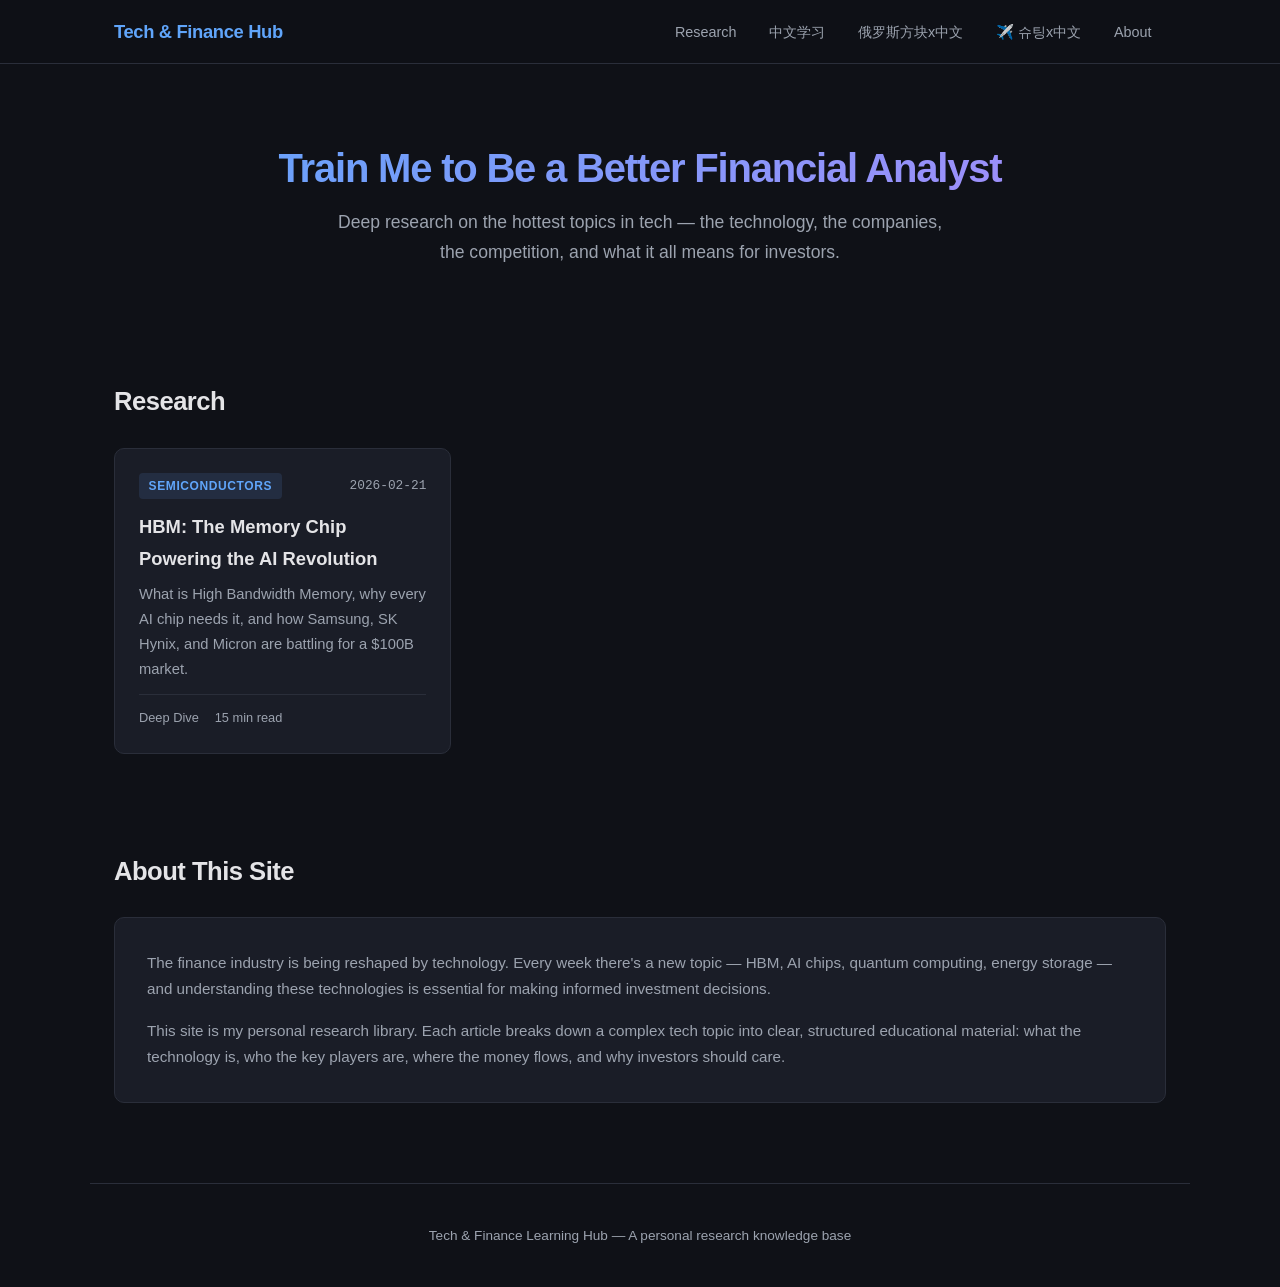
==== commit e6f18662: "Add 1984-style shooter game with Chinese learning integration - Vertical scrolling shooter where kil" ====
--- a/index.html
+++ b/index.html
@@ -1,108 +1,62 @@
 <!DOCTYPE html>
-<html lang="ko">
+<html lang="en">
 <head>
   <meta charset="UTF-8">
   <meta name="viewport" content="width=device-width, initial-scale=1.0">
-  <title>Our Travel Memories</title>
-  <link rel="stylesheet" href="css/gallery.css">
+  <title>Tech & Finance Learning Hub</title>
+  <link rel="stylesheet" href="css/style.css">
 </head>
 <body>
-
-  <!-- Hero Section -->
-  <header class="hero">
-    <div class="hero-overlay"></div>
-    <div class="hero-content">
-      <h1>영월 가족 여행</h1>
-      <p class="hero-subtitle">강과 산이 어우러진 겨울 여행의 기록</p>
-      <div class="scroll-indicator">
-        <span></span>
-      </div>
-    </div>
+  <header>
+    <nav>
+      <a href="index.html" class="logo">Tech & Finance Hub</a>
+      <ul class="nav-links">
+        <li><a href="#research" class="active">Research</a></li>
+        <li><a href="chinese.html">中文学习</a></li>
+        <li><a href="tetris-chinese.html">俄罗斯方块x中文</a></li>
+        <li><a href="shooter-chinese.html">✈️ 슈팅x中文</a></li>
+        <li><a href="#about">About</a></li>
+      </ul>
+    </nav>
   </header>
 
-  <!-- Navigation -->
-  <nav class="gallery-nav">
-    <a href="index.html" class="back-link">&larr; Back to Hub</a>
-    <span class="nav-title">Travel Gallery</span>
-  </nav>
-
-  <!-- Gallery Section -->
-  <main class="gallery-container">
-    <section class="gallery-intro">
-      <h2>영월의 아름다운 순간들</h2>
-      <p>한반도 지형 전망대, 맛있는 음식, 그리고 가족과 함께한 소중한 시간</p>
+  <main>
+    <section id="home" class="hero">
+      <h1>Train Me to Be a Better Financial Analyst</h1>
+      <p>Deep research on the hottest topics in tech &mdash; the technology, the companies, the competition, and what it all means for investors.</p>
     </section>
 
-    <div class="gallery-grid">
-      <!-- Photo 1: 전망대 가족사진 -->
-      <div class="gallery-item size-large" data-aos="fade-up">
-        <div class="photo-wrapper">
-          <img src="photos/photo1.jpg" alt="전망대에서 찍은 가족 단체사진, 푸른 강과 산이 보이는 배경" loading="lazy">
-          <div class="photo-overlay">
-            <span class="photo-caption">전망대에서 함께</span>
+    <section id="research" class="section">
+      <h2>Research</h2>
+      <div class="card-grid">
+        <a href="articles/hbm.html" class="card card-link">
+          <div class="card-meta">
+            <span class="tag">Semiconductors</span>
+            <time>2026-02-21</time>
           </div>
-        </div>
+          <h3>HBM: The Memory Chip Powering the AI Revolution</h3>
+          <p>What is High Bandwidth Memory, why every AI chip needs it, and how Samsung, SK Hynix, and Micron are battling for a $100B market.</p>
+          <div class="card-stats">
+            <span>Deep Dive</span>
+            <span>15 min read</span>
+          </div>
+        </a>
       </div>
+    </section>
 
-      <!-- Photo 2: 맛집에서 식사 -->
-      <div class="gallery-item size-medium" data-aos="fade-up">
-        <div class="photo-wrapper">
-          <img src="photos/photo2.jpg" alt="한식 맛집에서 돌솥밥과 생선구이를 먹는 모습" loading="lazy">
-          <div class="photo-overlay">
-            <span class="photo-caption">여행의 맛 - 돌솥밥 & 생선구이</span>
-          </div>
-        </div>
+    <section id="about" class="section">
+      <h2>About This Site</h2>
+      <div class="about-content">
+        <p>The finance industry is being reshaped by technology. Every week there's a new topic &mdash; HBM, AI chips, quantum computing, energy storage &mdash; and understanding these technologies is essential for making informed investment decisions.</p>
+        <p>This site is my personal research library. Each article breaks down a complex tech topic into clear, structured educational material: what the technology is, who the key players are, where the money flows, and why investors should care.</p>
       </div>
-
-      <!-- Photo 3: 절벽 전망대 셀카 -->
-      <div class="gallery-item size-medium" data-aos="fade-up">
-        <div class="photo-wrapper">
-          <img src="photos/photo3.jpg" alt="절벽 위 전망대에서 찍은 가족 셀카, 강과 절벽이 보이는 풍경" loading="lazy">
-          <div class="photo-overlay">
-            <span class="photo-caption">절벽 위에서 찍은 셀카</span>
-          </div>
-        </div>
-      </div>
-
-      <!-- Photo 4: 한우 고깃집 -->
-      <div class="gallery-item size-medium" data-aos="fade-up">
-        <div class="photo-wrapper">
-          <img src="photos/photo4.jpg" alt="한우 고깃집에서 신선한 한우를 준비하는 모습" loading="lazy">
-          <div class="photo-overlay">
-            <span class="photo-caption">한우의 향연</span>
-          </div>
-        </div>
-      </div>
-
-      <!-- Photo 5: 한반도 지형 전망대 -->
-      <div class="gallery-item size-large" data-aos="fade-up">
-        <div class="photo-wrapper">
-          <img src="photos/photo5.jpg" alt="한반도 지형 전망대에서 찍은 가족 셀카, 강이 한반도 모양으로 굽이치는 풍경" loading="lazy">
-          <div class="photo-overlay">
-            <span class="photo-caption">한반도 지형 전망대에서</span>
-          </div>
-        </div>
-      </div>
-    </div>
+    </section>
   </main>
 
-  <!-- Lightbox -->
-  <div class="lightbox" id="lightbox">
-    <button class="lightbox-close" id="lightbox-close">&times;</button>
-    <button class="lightbox-nav lightbox-prev" id="lightbox-prev">&#10094;</button>
-    <button class="lightbox-nav lightbox-next" id="lightbox-next">&#10095;</button>
-    <div class="lightbox-content">
-      <img id="lightbox-img" src="" alt="">
-      <p class="lightbox-caption" id="lightbox-caption"></p>
-      <div class="lightbox-counter" id="lightbox-counter"></div>
-    </div>
-  </div>
-
-  <!-- Footer -->
-  <footer class="gallery-footer">
-    <p>Made with love &hearts; Our Travel Memories</p>
+  <footer>
+    <p>Tech & Finance Learning Hub &mdash; A personal research knowledge base</p>
   </footer>
 
-  <script src="js/gallery.js"></script>
+  <script src="js/main.js"></script>
 </body>
 </html>
--- a/css/style.css
+++ b/css/style.css
@@ -0,0 +1,605 @@
+/* ── Reset & Base ── */
+*, *::before, *::after {
+  margin: 0;
+  padding: 0;
+  box-sizing: border-box;
+}
+
+:root {
+  --bg: #0f1117;
+  --surface: #1a1d27;
+  --surface-hover: #222632;
+  --border: #2a2e3a;
+  --text: #e4e4e7;
+  --text-muted: #9ca3af;
+  --accent: #60a5fa;
+  --accent-dim: rgba(96, 165, 250, 0.12);
+  --green: #34d399;
+  --green-dim: rgba(52, 211, 153, 0.12);
+  --purple: #a78bfa;
+  --purple-dim: rgba(167, 139, 250, 0.12);
+  --orange: #fb923c;
+  --orange-dim: rgba(251, 146, 60, 0.12);
+  --red: #f87171;
+  --red-dim: rgba(248, 113, 113, 0.12);
+  --radius: 10px;
+  --max-width: 1100px;
+}
+
+html {
+  scroll-behavior: smooth;
+}
+
+body {
+  font-family: -apple-system, BlinkMacSystemFont, "Segoe UI", Roboto, "Helvetica Neue", Arial, sans-serif;
+  background: var(--bg);
+  color: var(--text);
+  line-height: 1.7;
+  min-height: 100vh;
+}
+
+/* ── Navigation ── */
+header {
+  position: sticky;
+  top: 0;
+  z-index: 100;
+  background: rgba(15, 17, 23, 0.85);
+  backdrop-filter: blur(12px);
+  border-bottom: 1px solid var(--border);
+}
+
+nav {
+  max-width: var(--max-width);
+  margin: 0 auto;
+  padding: 1rem 1.5rem;
+  display: flex;
+  align-items: center;
+  justify-content: space-between;
+}
+
+.logo {
+  font-size: 1.15rem;
+  font-weight: 700;
+  color: var(--accent);
+  letter-spacing: -0.02em;
+  text-decoration: none;
+}
+
+.nav-links {
+  list-style: none;
+  display: flex;
+  gap: 0.25rem;
+}
+
+.nav-links a {
+  text-decoration: none;
+  color: var(--text-muted);
+  padding: 0.4rem 0.9rem;
+  border-radius: 6px;
+  font-size: 0.9rem;
+  transition: color 0.2s, background 0.2s;
+}
+
+.nav-links a:hover,
+.nav-links a.active {
+  color: var(--text);
+  background: var(--surface);
+}
+
+/* ── Hero ── */
+.hero {
+  max-width: var(--max-width);
+  margin: 0 auto;
+  padding: 5rem 1.5rem 4rem;
+  text-align: center;
+}
+
+.hero h1 {
+  font-size: 2.5rem;
+  font-weight: 800;
+  letter-spacing: -0.03em;
+  line-height: 1.2;
+  margin-bottom: 1rem;
+  background: linear-gradient(135deg, var(--accent), var(--purple));
+  -webkit-background-clip: text;
+  background-clip: text;
+  -webkit-text-fill-color: transparent;
+}
+
+.hero p {
+  font-size: 1.1rem;
+  color: var(--text-muted);
+  max-width: 620px;
+  margin: 0 auto;
+}
+
+/* ── Sections ── */
+.section {
+  max-width: var(--max-width);
+  margin: 0 auto;
+  padding: 3rem 1.5rem;
+}
+
+.section h2 {
+  font-size: 1.6rem;
+  font-weight: 700;
+  margin-bottom: 1.5rem;
+  letter-spacing: -0.02em;
+}
+
+/* ── Card Grid ── */
+.card-grid {
+  display: grid;
+  grid-template-columns: repeat(auto-fill, minmax(310px, 1fr));
+  gap: 1.25rem;
+}
+
+.card {
+  background: var(--surface);
+  border: 1px solid var(--border);
+  border-radius: var(--radius);
+  padding: 1.5rem;
+  transition: border-color 0.2s, transform 0.2s;
+}
+
+.card:hover {
+  border-color: var(--accent);
+  transform: translateY(-2px);
+}
+
+.card-link {
+  text-decoration: none;
+  color: inherit;
+  display: block;
+}
+
+.card-meta {
+  display: flex;
+  align-items: center;
+  justify-content: space-between;
+  margin-bottom: 0.75rem;
+}
+
+.card-meta time {
+  font-size: 0.8rem;
+  color: var(--text-muted);
+  font-family: "SF Mono", "Fira Code", monospace;
+}
+
+.card .tag {
+  display: inline-block;
+  font-size: 0.75rem;
+  font-weight: 600;
+  text-transform: uppercase;
+  letter-spacing: 0.05em;
+  padding: 0.2rem 0.6rem;
+  border-radius: 4px;
+  background: var(--accent-dim);
+  color: var(--accent);
+}
+
+.card h3 {
+  font-size: 1.15rem;
+  font-weight: 600;
+  margin-bottom: 0.5rem;
+}
+
+.card p {
+  color: var(--text-muted);
+  font-size: 0.92rem;
+  margin-bottom: 0.75rem;
+}
+
+.card-stats {
+  display: flex;
+  gap: 1rem;
+  font-size: 0.8rem;
+  color: var(--text-muted);
+  padding-top: 0.75rem;
+  border-top: 1px solid var(--border);
+}
+
+/* ── About ── */
+.about-content {
+  background: var(--surface);
+  border: 1px solid var(--border);
+  border-radius: var(--radius);
+  padding: 2rem;
+}
+
+.about-content p {
+  color: var(--text-muted);
+  font-size: 0.95rem;
+  margin-bottom: 1rem;
+}
+
+.about-content p:last-child {
+  margin-bottom: 0;
+}
+
+/* ── Article Page ── */
+.article-header {
+  max-width: var(--max-width);
+  margin: 0 auto;
+  padding: 3rem 1.5rem 2rem;
+}
+
+.article-header .back-link {
+  display: inline-flex;
+  align-items: center;
+  gap: 0.4rem;
+  color: var(--text-muted);
+  text-decoration: none;
+  font-size: 0.9rem;
+  margin-bottom: 1.5rem;
+  transition: color 0.2s;
+}
+
+.article-header .back-link:hover {
+  color: var(--accent);
+}
+
+.article-header .tag {
+  display: inline-block;
+  font-size: 0.75rem;
+  font-weight: 600;
+  text-transform: uppercase;
+  letter-spacing: 0.05em;
+  padding: 0.2rem 0.6rem;
+  border-radius: 4px;
+  background: var(--accent-dim);
+  color: var(--accent);
+  margin-bottom: 1rem;
+}
+
+.article-header h1 {
+  font-size: 2.2rem;
+  font-weight: 800;
+  letter-spacing: -0.03em;
+  line-height: 1.2;
+  margin-bottom: 1rem;
+}
+
+.article-header .subtitle {
+  font-size: 1.15rem;
+  color: var(--text-muted);
+  margin-bottom: 1rem;
+  max-width: 700px;
+}
+
+.article-meta {
+  display: flex;
+  gap: 1.5rem;
+  font-size: 0.85rem;
+  color: var(--text-muted);
+  padding-top: 1rem;
+  border-top: 1px solid var(--border);
+}
+
+.article-meta time {
+  font-family: "SF Mono", "Fira Code", monospace;
+}
+
+/* ── Article Body ── */
+.article-body {
+  max-width: var(--max-width);
+  margin: 0 auto;
+  padding: 0 1.5rem 4rem;
+}
+
+.article-body h2 {
+  font-size: 1.5rem;
+  font-weight: 700;
+  margin: 2.5rem 0 1rem;
+  letter-spacing: -0.02em;
+  padding-bottom: 0.5rem;
+  border-bottom: 1px solid var(--border);
+}
+
+.article-body h3 {
+  font-size: 1.2rem;
+  font-weight: 600;
+  margin: 2rem 0 0.75rem;
+  color: var(--accent);
+}
+
+.article-body p {
+  color: var(--text-muted);
+  font-size: 0.95rem;
+  margin-bottom: 1rem;
+  line-height: 1.8;
+}
+
+.article-body strong {
+  color: var(--text);
+}
+
+.article-body ul, .article-body ol {
+  color: var(--text-muted);
+  font-size: 0.95rem;
+  margin-bottom: 1rem;
+  padding-left: 1.5rem;
+}
+
+.article-body li {
+  margin-bottom: 0.5rem;
+  line-height: 1.7;
+}
+
+/* ── Info Box ── */
+.info-box {
+  background: var(--surface);
+  border: 1px solid var(--border);
+  border-radius: var(--radius);
+  padding: 1.5rem;
+  margin: 1.5rem 0;
+}
+
+.info-box.highlight {
+  border-left: 3px solid var(--accent);
+}
+
+.info-box.warning {
+  border-left: 3px solid var(--orange);
+}
+
+.info-box.investor {
+  border-left: 3px solid var(--green);
+}
+
+.info-box h4 {
+  font-size: 0.95rem;
+  font-weight: 600;
+  margin-bottom: 0.5rem;
+  color: var(--text);
+}
+
+.info-box p {
+  font-size: 0.9rem;
+  margin-bottom: 0.5rem;
+}
+
+.info-box p:last-child {
+  margin-bottom: 0;
+}
+
+/* ── Spec Table ── */
+.spec-table-wrapper {
+  overflow-x: auto;
+  margin: 1.5rem 0;
+  border-radius: var(--radius);
+  border: 1px solid var(--border);
+}
+
+.spec-table {
+  width: 100%;
+  border-collapse: collapse;
+  font-size: 0.88rem;
+}
+
+.spec-table th {
+  background: var(--surface);
+  color: var(--text);
+  font-weight: 600;
+  text-align: left;
+  padding: 0.75rem 1rem;
+  border-bottom: 1px solid var(--border);
+  white-space: nowrap;
+}
+
+.spec-table td {
+  padding: 0.65rem 1rem;
+  border-bottom: 1px solid var(--border);
+  color: var(--text-muted);
+  white-space: nowrap;
+}
+
+.spec-table tr:last-child td {
+  border-bottom: none;
+}
+
+.spec-table tr:hover td {
+  background: var(--surface);
+}
+
+.spec-table .highlight-row td {
+  background: var(--accent-dim);
+  color: var(--text);
+}
+
+/* ── Competition Chart (CSS-only bar chart) ── */
+.bar-chart {
+  margin: 1.5rem 0;
+}
+
+.bar-item {
+  margin-bottom: 0.75rem;
+}
+
+.bar-label {
+  display: flex;
+  justify-content: space-between;
+  font-size: 0.88rem;
+  margin-bottom: 0.3rem;
+}
+
+.bar-label span:first-child {
+  color: var(--text);
+  font-weight: 500;
+}
+
+.bar-label span:last-child {
+  color: var(--text-muted);
+}
+
+.bar-track {
+  background: var(--surface);
+  border-radius: 4px;
+  height: 8px;
+  overflow: hidden;
+}
+
+.bar-fill {
+  height: 100%;
+  border-radius: 4px;
+  transition: width 0.6s ease;
+}
+
+.bar-fill.blue { background: var(--accent); }
+.bar-fill.green { background: var(--green); }
+.bar-fill.purple { background: var(--purple); }
+.bar-fill.orange { background: var(--orange); }
+
+/* ── Timeline ── */
+.timeline {
+  margin: 1.5rem 0;
+  padding-left: 1.5rem;
+  border-left: 2px solid var(--border);
+}
+
+.timeline-item {
+  position: relative;
+  padding-bottom: 1.5rem;
+}
+
+.timeline-item:last-child {
+  padding-bottom: 0;
+}
+
+.timeline-item::before {
+  content: "";
+  position: absolute;
+  left: -1.75rem;
+  top: 0.35rem;
+  width: 10px;
+  height: 10px;
+  border-radius: 50%;
+  background: var(--accent);
+  border: 2px solid var(--bg);
+}
+
+.timeline-item .year {
+  font-size: 0.8rem;
+  font-weight: 600;
+  color: var(--accent);
+  font-family: "SF Mono", "Fira Code", monospace;
+}
+
+.timeline-item h4 {
+  font-size: 0.95rem;
+  font-weight: 600;
+  margin: 0.2rem 0;
+}
+
+.timeline-item p {
+  font-size: 0.88rem;
+  margin-bottom: 0;
+}
+
+/* ── Diagram Containers ── */
+.diagram-container {
+  background: var(--surface);
+  border: 1px solid var(--border);
+  border-radius: var(--radius);
+  padding: 1.5rem;
+  margin: 2rem 0;
+  overflow-x: auto;
+}
+
+.diagram-container svg {
+  display: block;
+  margin: 0 auto;
+  max-width: 100%;
+  height: auto;
+}
+
+.diagram-title {
+  font-size: 0.9rem;
+  font-weight: 600;
+  color: var(--accent);
+  text-align: center;
+  margin-bottom: 1rem;
+  text-transform: uppercase;
+  letter-spacing: 0.06em;
+}
+
+.diagram-caption {
+  text-align: center;
+  font-size: 0.82rem;
+  color: var(--text-muted);
+  margin-top: 0.75rem;
+  font-style: italic;
+}
+
+.diagram-grid {
+  display: grid;
+  grid-template-columns: 1fr 1fr;
+  gap: 1.5rem;
+  margin: 2rem 0;
+}
+
+.diagram-grid .diagram-container {
+  margin: 0;
+}
+
+@media (max-width: 768px) {
+  .diagram-grid {
+    grid-template-columns: 1fr;
+  }
+  .diagram-container {
+    padding: 1rem;
+  }
+}
+
+/* ── Footer ── */
+footer {
+  max-width: var(--max-width);
+  margin: 0 auto;
+  padding: 2.5rem 1.5rem;
+  text-align: center;
+  color: var(--text-muted);
+  font-size: 0.85rem;
+  border-top: 1px solid var(--border);
+  margin-top: 2rem;
+}
+
+/* ── Responsive ── */
+@media (max-width: 640px) {
+  .hero h1 {
+    font-size: 1.75rem;
+  }
+
+  .hero p {
+    font-size: 1rem;
+  }
+
+  nav {
+    flex-direction: column;
+    gap: 0.75rem;
+  }
+
+  .nav-links {
+    gap: 0;
+  }
+
+  .card-grid {
+    grid-template-columns: 1fr;
+  }
+
+  .article-header h1 {
+    font-size: 1.6rem;
+  }
+
+  .article-meta {
+    flex-direction: column;
+    gap: 0.5rem;
+  }
+
+  .spec-table {
+    font-size: 0.8rem;
+  }
+
+  .spec-table th, .spec-table td {
+    padding: 0.5rem 0.6rem;
+  }
+}
